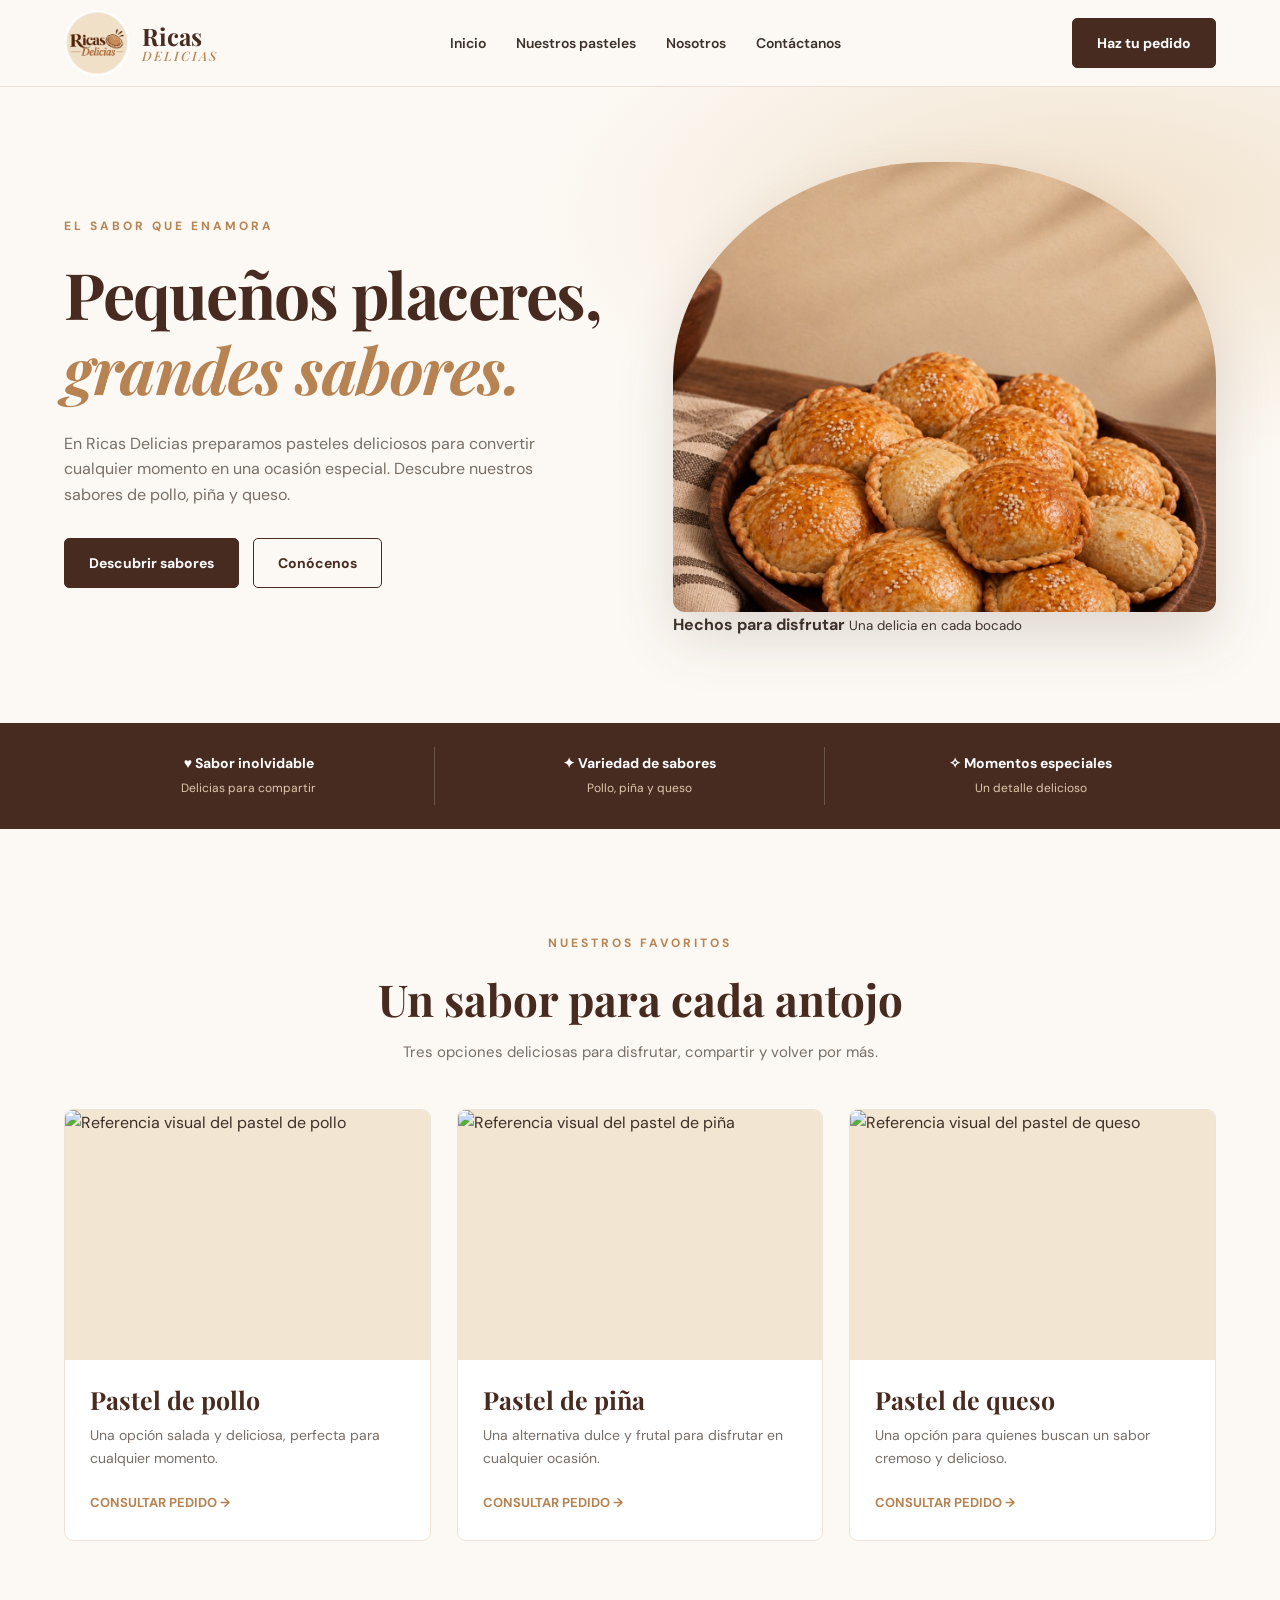
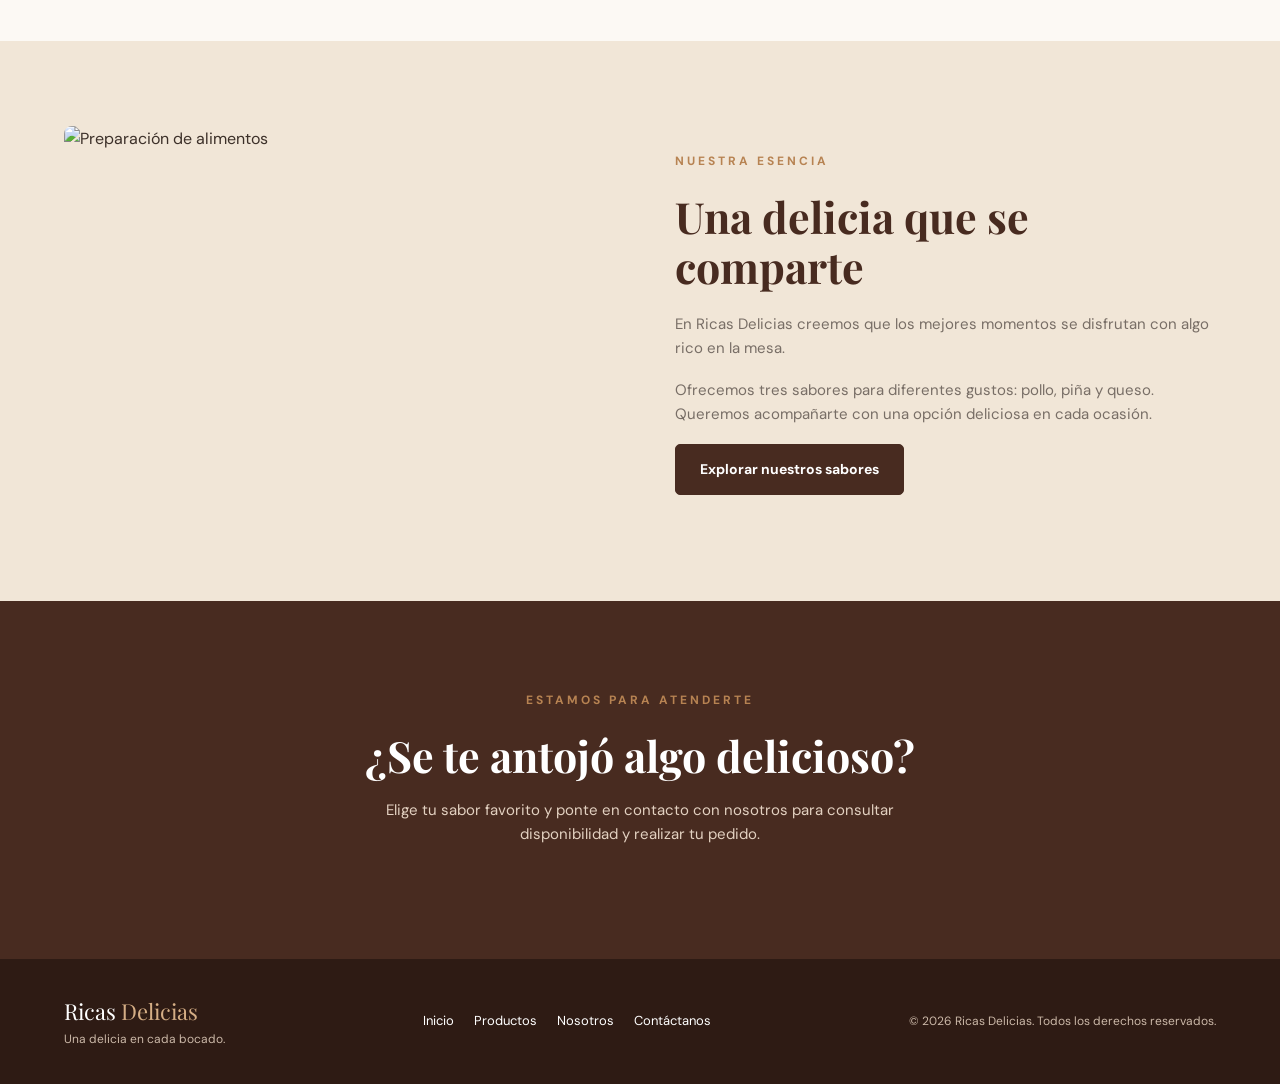
==== index.html @ a6c0a8b1 "Primera version de Ricas Delicias" ====
<!DOCTYPE html>
<html lang="es">
<head>
    <meta charset="UTF-8">
    <meta name="viewport" content="width=device-width, initial-scale=1.0">

    <title>Ricas Delicias | Pasteles artesanales</title>

    <meta name="description" content="Descubre los pasteles de pollo, piña y queso de Ricas Delicias.">

    <link rel="preconnect" href="https://fonts.googleapis.com">
    <link rel="preconnect" href="https://fonts.gstatic.com" crossorigin>

    <link href="https://fonts.googleapis.com/css2?family=DM+Sans:wght@400;500;600;700&family=Playfair+Display:wght@500;600;700&display=swap" rel="stylesheet">

    <link rel="stylesheet" href="index.css">
</head>

<body>

    <header>
        <div class="contenedor navegacion">

            <a href="#inicio" class="marca">
                <img src="img/pasteles.png" alt="Logo de Ricas Delicias">

                <div class="marca-texto">
                    Ricas
                    <span>DELICIAS</span>
                </div>
            </a>

            <nav aria-label="Navegación principal">
                <ul class="menu">
                    <li><a href="#inicio">Inicio</a></li>
                    <li><a href="#productos">Nuestros pasteles</a></li>
                    <li><a href="#nosotros">Nosotros</a></li>
                   <a href="contacto.html" class="boton-contacto">Contáctanos</a>
                </ul>
            </nav>

            <a href="contacto.html" class="boton">Haz tu pedido</a>

        </div>
    </header>

    <main>

        <section class="hero" id="inicio">
            <div class="contenedor hero-contenido">

                <div class="hero-texto">
                    <span class="etiqueta">El sabor que enamora</span>

                    <h1>
                        Pequeños placeres,
                        <span>grandes sabores.</span>
                    </h1>

                    <p class="hero-descripcion">
                        En Ricas Delicias preparamos pasteles deliciosos
                        para convertir cualquier momento en una ocasión
                        especial. Descubre nuestros sabores de pollo,
                        piña y queso.
                    </p>

                    <div class="hero-botones">
                        <a href="#productos" class="boton">
                            Descubrir sabores
                        </a>

                        <a href="#nosotros" class="boton boton-secundario">
                            Conócenos
                        </a>
                    </div>
                </div>

                <div class="hero-imagen">
                    <img
                        src="img//foto1.jpeg"
                        alt="Productos horneados"
                    >

                    <div class="titulo-imagen">
                        <strong>Hechos para disfrutar</strong>
                        <small>Una delicia en cada bocado</small>
                    </div>
                </div>

            </div>
        </section>

        <section class="beneficios">
            <div class="contenedor beneficios-contenido">

                <div class="beneficio">
                    <strong>♥ Sabor inolvidable</strong>
                    <span>Delicias para compartir</span>
                </div>

                <div class="beneficio">
                    <strong>✦ Variedad de sabores</strong>
                    <span>Pollo, piña y queso</span>
                </div>

                <div class="beneficio">
                    <strong>✧ Momentos especiales</strong>
                    <span>Un detalle delicioso</span>
                </div>

            </div>
        </section>

        <section class="productos" id="productos">
            <div class="contenedor">

                <div class="seccion-cabecera">
                    <span class="etiqueta">Nuestros favoritos</span>

                    <h2>Un sabor para cada antojo</h2>

                    <p>
                        Tres opciones deliciosas para disfrutar,
                        compartir y volver por más.
                    </p>
                </div>

                <div class="productos-grid">

                    <article class="producto">
                        <div class="producto-imagen">
                            <img
                                src="https://images.unsplash.com/photo-1555507036-ab1f4038808a?auto=format&fit=crop&w=800&q=85"
                                alt="Referencia visual del pastel de pollo"
                                loading="lazy"
                            >
                        </div>

                        <div class="producto-info">
                            <h3>Pastel de pollo</h3>

                            <p>
                                Una opción salada y deliciosa,
                                perfecta para cualquier momento.
                            </p>

                            <a href="#contacto" class="producto-enlace">
                                CONSULTAR PEDIDO →
                            </a>
                        </div>
                    </article>

                    <article class="producto">
                        <div class="producto-imagen">
                            <img
                                src="https://images.unsplash.com/photo-1488477181946-6428a0291777?auto=format&fit=crop&w=800&q=85"
                                alt="Referencia visual del pastel de piña"
                                loading="lazy"
                            >
                        </div>

                        <div class="producto-info">
                            <h3>Pastel de piña</h3>

                            <p>
                                Una alternativa dulce y frutal
                                para disfrutar en cualquier ocasión.
                            </p>

                            <a href="#contacto" class="producto-enlace">
                                CONSULTAR PEDIDO →
                            </a>
                        </div>
                    </article>

                    <article class="producto">
                        <div class="producto-imagen">
                            <img
                                src="https://images.unsplash.com/photo-1533134242443-d4fd215305ad?auto=format&fit=crop&w=800&q=85"
                                alt="Referencia visual del pastel de queso"
                                loading="lazy"
                            >
                        </div>

                        <div class="producto-info">
                            <h3>Pastel de queso</h3>

                            <p>
                                Una opción para quienes buscan
                                un sabor cremoso y delicioso.
                            </p>

                            <a href="#contacto" class="producto-enlace">
                                CONSULTAR PEDIDO →
                            </a>
                        </div>
                    </article>

                </div>
            </div>
        </section>

        <section class="nosotros" id="nosotros">
            <div class="contenedor nosotros-contenido">

                <div class="nosotros-imagen">
                    <img
                        src="https://images.unsplash.com/photo-1556909114-f6e7ad7d3136?auto=format&fit=crop&w=1000&q=85"
                        alt="Preparación de alimentos"
                        loading="lazy"
                    >
                </div>

                <div class="nosotros-texto">
                    <span class="etiqueta">Nuestra esencia</span>

                    <h2>Una delicia que se comparte</h2>

                    <p>
                        En Ricas Delicias creemos que los mejores
                        momentos se disfrutan con algo rico en la mesa.
                    </p>

                    <p>
                        Ofrecemos tres sabores para diferentes gustos:
                        pollo, piña y queso. Queremos acompañarte con
                        una opción deliciosa en cada ocasión.
                    </p>

                    <a href="#productos" class="boton">
                        Explorar nuestros sabores
                    </a>
                </div>

            </div>
        </section>

        <section class="pedido" id="contacto">
            <div class="contenedor">

                <span class="etiqueta">Estamos para atenderte</span>

                <h2>¿Se te antojó algo delicioso?</h2>

                <p>
                    Elige tu sabor favorito y ponte en contacto con
                    nosotros para consultar disponibilidad y realizar
                    tu pedido.
                </p>

               

            </div>
        </section>

    </main>

    <footer>
        <div class="contenedor footer-contenido">

            <div>
                <div class="footer-marca">
                    Ricas <span>Delicias</span>
                </div>

                <p class="footer-texto">
                    Una delicia en cada bocado.
                </p>
            </div>

            <div class="footer-links">
                <a href="#inicio">Inicio</a>
                <a href="#productos">Productos</a>
                <a href="#nosotros">Nosotros</a>
        <a href="contacto.html" class="boton-contacto">Contáctanos</a>
            </div>

            <p class="footer-texto">
                © <span id="anio"></span> Ricas Delicias.
                Todos los derechos reservados.
            </p>

        </div>
    </footer>

    <script>
        document.getElementById("anio").textContent =
            new Date().getFullYear();
    </script>


<script>
    alert("¡Bienvenido a Ricas Delicias! 🍰 Donde el sabor y la dulzura se unen para ofrecerte momentos únicos. Disfruta de nuestros deliciosos pasteles , preparados con mucho amor. ¡Endulzamos y salamos tus días con cada bocado!");
</script>



</body>
</html>
---- index.css ----
:root {
    --marron: #482b20;
    --marron-claro: #79513a;
    --caramelo: #b78352;
    --crema: #f2e5d2;
    --fondo: #fcf9f4;
    --blanco: #ffffff;
    --texto: #3c3029;
    --gris: #786e66;
}

* {
    margin: 0;
    padding: 0;
    box-sizing: border-box;
}

html {
    scroll-behavior: smooth;
    scroll-padding-top: 100px;
}

body {
    font-family: 'DM Sans', sans-serif;
    background: var(--fondo);
    color: var(--texto);
    line-height: 1.6;
}

a {
    color: inherit;
    text-decoration: none;
}

img {
    display: block;
    max-width: 100%;
}

.contenedor {
    width: min(1160px, 90%);
    margin: auto;
}

/* ENCABEZADO */

header {
    background: rgba(252, 249, 244, 0.96);
    border-bottom: 1px solid #eadfd2;
    position: sticky;
    top: 0;
    z-index: 1000;
    backdrop-filter: blur(12px);
}

.navegacion {
    min-height: 86px;
    display: flex;
    align-items: center;
    justify-content: space-between;
    gap: 25px;
}

.marca {
    display: flex;
    align-items: center;
    gap: 12px;
}

/* LOGO: AJUSTE REALIZADO */

.marca img {
    width: 66px;
    height: 66px;
    object-fit: contain;
    object-position: center;
    border-radius: 50%;
    flex-shrink: 0;
    background: transparent;
}

.marca-texto {
    font-family: 'Playfair Display', serif;
    font-size: 24px;
    font-weight: 700;
    color: var(--marron);
    line-height: 1.1;
}

.marca-texto span {
    display: block;
    font-size: 13px;
    color: var(--caramelo);
    font-style: italic;
    font-weight: 500;
    text-align: center;
    letter-spacing: 2px;
}

.menu {
    display: flex;
    align-items: center;
    gap: 30px;
    list-style: none;
}

.menu a {
    font-size: 14px;
    font-weight: 600;
    transition: color .25s;
}

.menu a:hover {
    color: var(--caramelo);
}

/* BOTONES */

.boton {
    display: inline-flex;
    align-items: center;
    justify-content: center;
    padding: 13px 24px;
    border-radius: 5px;
    background: var(--marron);
    color: var(--blanco);
    font-size: 14px;
    font-weight: 700;
    border: 1px solid var(--marron);
    transition: .3s;
    cursor: pointer;
}

.boton:hover {
    background: var(--caramelo);
    border-color: var(--caramelo);
    transform: translateY(-2px);
}

.boton-secundario {
    background: transparent;
    color: var(--marron);
}

/* PORTADA */

.hero {
    padding: 75px 0 85px;
    overflow: hidden;
    background:
        radial-gradient(ellipse at 85% 20%, #f1e1cb 0, transparent 36%),
        var(--fondo);
}

.hero-contenido {
    display: grid;
    grid-template-columns: 1fr 1fr;
    align-items: center;
    gap: 65px;
}

.etiqueta {
    display: inline-block;
    color: var(--caramelo);
    font-size: 12px;
    font-weight: 700;
    letter-spacing: 3px;
    text-transform: uppercase;
    margin-bottom: 20px;
}

h1, h2, h3 {
    font-family: 'Playfair Display', serif;
    line-height: 1.18;
}

h1 {
    color: var(--marron);
    font-size: clamp(42px, 5vw, 68px);
    letter-spacing: -1.5px;
    margin-bottom: 24px;
}

h1 span {
    color: var(--caramelo);
    font-style: italic;
}

.hero-descripcion {
    color: var(--gris);
    font-size: 16px;
    max-width: 480px;
    margin-bottom: 30px;
}

.hero-botones {
    display: flex;
    flex-wrap: wrap;
    gap: 14px;
}

.hero-imagen {
    position: relative;
    min-height: 450px;
}

.hero-imagen img {
    width: 100%;
    height: 450px;
    object-fit: cover;
    border-radius: 48% 48% 12px 12px;
    box-shadow: 0 24px 60px rgba(72, 43, 32, .16);
}

.sello {
    position: absolute;
    left: -35px;
    bottom: 30px;
    background: var(--blanco);
    color: var(--marron);
    padding: 20px 24px;
    border-radius: 8px;
    box-shadow: 0 10px 35px rgba(72, 43, 32, .12);
}

.sello strong {
    display: block;
    font-family: 'Playfair Display', serif;
    font-size: 21px;
}

.sello small {
    color: var(--gris);
    font-size: 12px;
}

/* FRANJA INFORMATIVA */

.beneficios {
    background: var(--marron);
    color: var(--blanco);
    padding: 24px 0;
}

.beneficios-contenido {
    display: grid;
    grid-template-columns: repeat(3, 1fr);
    text-align: center;
    gap: 20px;
}

.beneficio {
    padding: 5px 12px;
    border-right: 1px solid rgba(255, 255, 255, .2);
}

.beneficio:last-child {
    border-right: none;
}

.beneficio strong {
    display: block;
    font-size: 14px;
}

.beneficio span {
    color: #dfc8b0;
    font-size: 12px;
}

/* PRODUCTOS */

.productos {
    padding: 100px 0;
}

.seccion-cabecera {
    text-align: center;
    max-width: 650px;
    margin: 0 auto 45px;
}

.seccion-cabecera h2 {
    font-size: clamp(32px, 4vw, 44px);
    color: var(--marron);
    margin-bottom: 15px;
}

.seccion-cabecera p {
    color: var(--gris);
    font-size: 15px;
}

.productos-grid {
    display: grid;
    grid-template-columns: repeat(3, 1fr);
    gap: 26px;
}

.producto {
    background: var(--blanco);
    border: 1px solid #eee3d7;
    border-radius: 9px;
    overflow: hidden;
    transition: transform .3s, box-shadow .3s;
}

.producto:hover {
    transform: translateY(-7px);
    box-shadow: 0 18px 40px rgba(72, 43, 32, .10);
}

.producto-imagen {
    height: 250px;
    overflow: hidden;
    background: var(--crema);
}

.producto-imagen img {
    width: 100%;
    height: 100%;
    object-fit: cover;
    transition: transform .5s;
}

.producto:hover .producto-imagen img {
    transform: scale(1.05);
}

.producto-info {
    padding: 25px;
}

.producto-info h3 {
    font-size: 25px;
    color: var(--marron);
    margin-bottom: 10px;
}

.producto-info p {
    color: var(--gris);
    font-size: 14px;
    margin-bottom: 20px;
}

.producto-enlace {
    color: var(--caramelo);
    font-weight: 700;
    font-size: 13px;
}

.producto-enlace:hover {
    color: var(--marron);
}

/* NOSOTROS */

.nosotros {
    padding: 85px 0;
    background: #f1e6d7;
}

.nosotros-contenido {
    display: grid;
    grid-template-columns: 1fr 1fr;
    align-items: center;
    gap: 70px;
}

.nosotros-imagen img {
    width: 100%;
    height: 390px;
    object-fit: cover;
    border-radius: 8px;
}

.nosotros-texto h2 {
    color: var(--marron);
    font-size: clamp(32px, 4vw, 43px);
    margin-bottom: 20px;
}

.nosotros-texto p {
    color: var(--gris);
    margin-bottom: 18px;
    font-size: 15px;
}

/* CONTACTO */

.pedido {
    padding: 85px 0;
    text-align: center;
    background: var(--marron);
    color: white;
}

.pedido h2 {
    font-size: clamp(32px, 4vw, 43px);
    margin-bottom: 18px;
}

.pedido p {
    color: #e3d1c1;
    margin: 0 auto 28px;
    max-width: 550px;
    font-size: 15px;
}

.pedido .boton {
    background: var(--crema);
    color: var(--marron);
    border-color: var(--crema);
}

.pedido .boton:hover {
    background: var(--caramelo);
    color: white;
    border-color: var(--caramelo);
}

/* PIE DE PÁGINA */

footer {
    background: #2e1b14;
    color: white;
    padding: 35px 0;
}

.footer-contenido {
    display: flex;
    justify-content: space-between;
    align-items: center;
    flex-wrap: wrap;
    gap: 20px;
}

.footer-marca {
    font-family: 'Playfair Display', serif;
    font-size: 22px;
}

.footer-marca span {
    color: #d5ae85;
}

.footer-texto {
    font-size: 12px;
    color: #cbb8a8;
}

.footer-links {
    display: flex;
    gap: 20px;
    font-size: 13px;
}

.footer-links a:hover {
    color: #d5ae85;
}

/* DISEÑO RESPONSIVO */

@media (max-width: 900px) {
    .navegacion {
        padding: 12px 0;
        flex-wrap: wrap;
    }

    .menu {
        gap: 17px;
    }

    .hero-contenido {
        gap: 35px;
    }

    .hero-imagen,
    .hero-imagen img {
        min-height: 370px;
        height: 370px;
    }

    .productos-grid {
        gap: 16px;
    }

    .producto-imagen {
        height: 200px;
    }

    .nosotros-contenido {
        gap: 35px;
    }
}

@media (max-width: 650px) {
    .navegacion {
        justify-content: center;
    }

    .marca {
        width: 100%;
        justify-content: center;
    }

    .menu {
        width: 100%;
        justify-content: center;
        flex-wrap: wrap;
        gap: 15px 20px;
    }

    .menu a {
        font-size: 12px;
    }

    .navegacion > .boton {
        display: none;
    }

    .hero {
        padding: 50px 0 65px;
    }

    .hero-contenido {
        grid-template-columns: 1fr;
        gap: 35px;
    }

    h1 {
        font-size: 45px;
    }

    .hero-imagen,
    .hero-imagen img {
        min-height: 330px;
        height: 330px;
    }

    .sello {
        left: 12px;
        bottom: 15px;
    }

    .beneficios-contenido {
        grid-template-columns: 1fr;
        gap: 15px;
    }

    .beneficio {
        border-right: none;
        border-bottom: 1px solid rgba(255, 255, 255, .2);
        padding-bottom: 15px;
    }

    .beneficio:last-child {
        border-bottom: none;
        padding-bottom: 0;
    }

    .productos {
        padding: 70px 0;
    }

    .productos-grid {
        grid-template-columns: 1fr;
        gap: 25px;
    }

    .producto-imagen {
        height: 250px;
    }

    .nosotros-contenido {
        grid-template-columns: 1fr;
        gap: 30px;
    }

    .nosotros-imagen img {
        height: 300px;
    }

    .pedido {
        padding: 65px 0;
    }

    .footer-contenido {
        flex-direction: column;
        text-align: center;
    }

    .footer-links {
        justify-content: center;
        flex-wrap: wrap;
    }
}
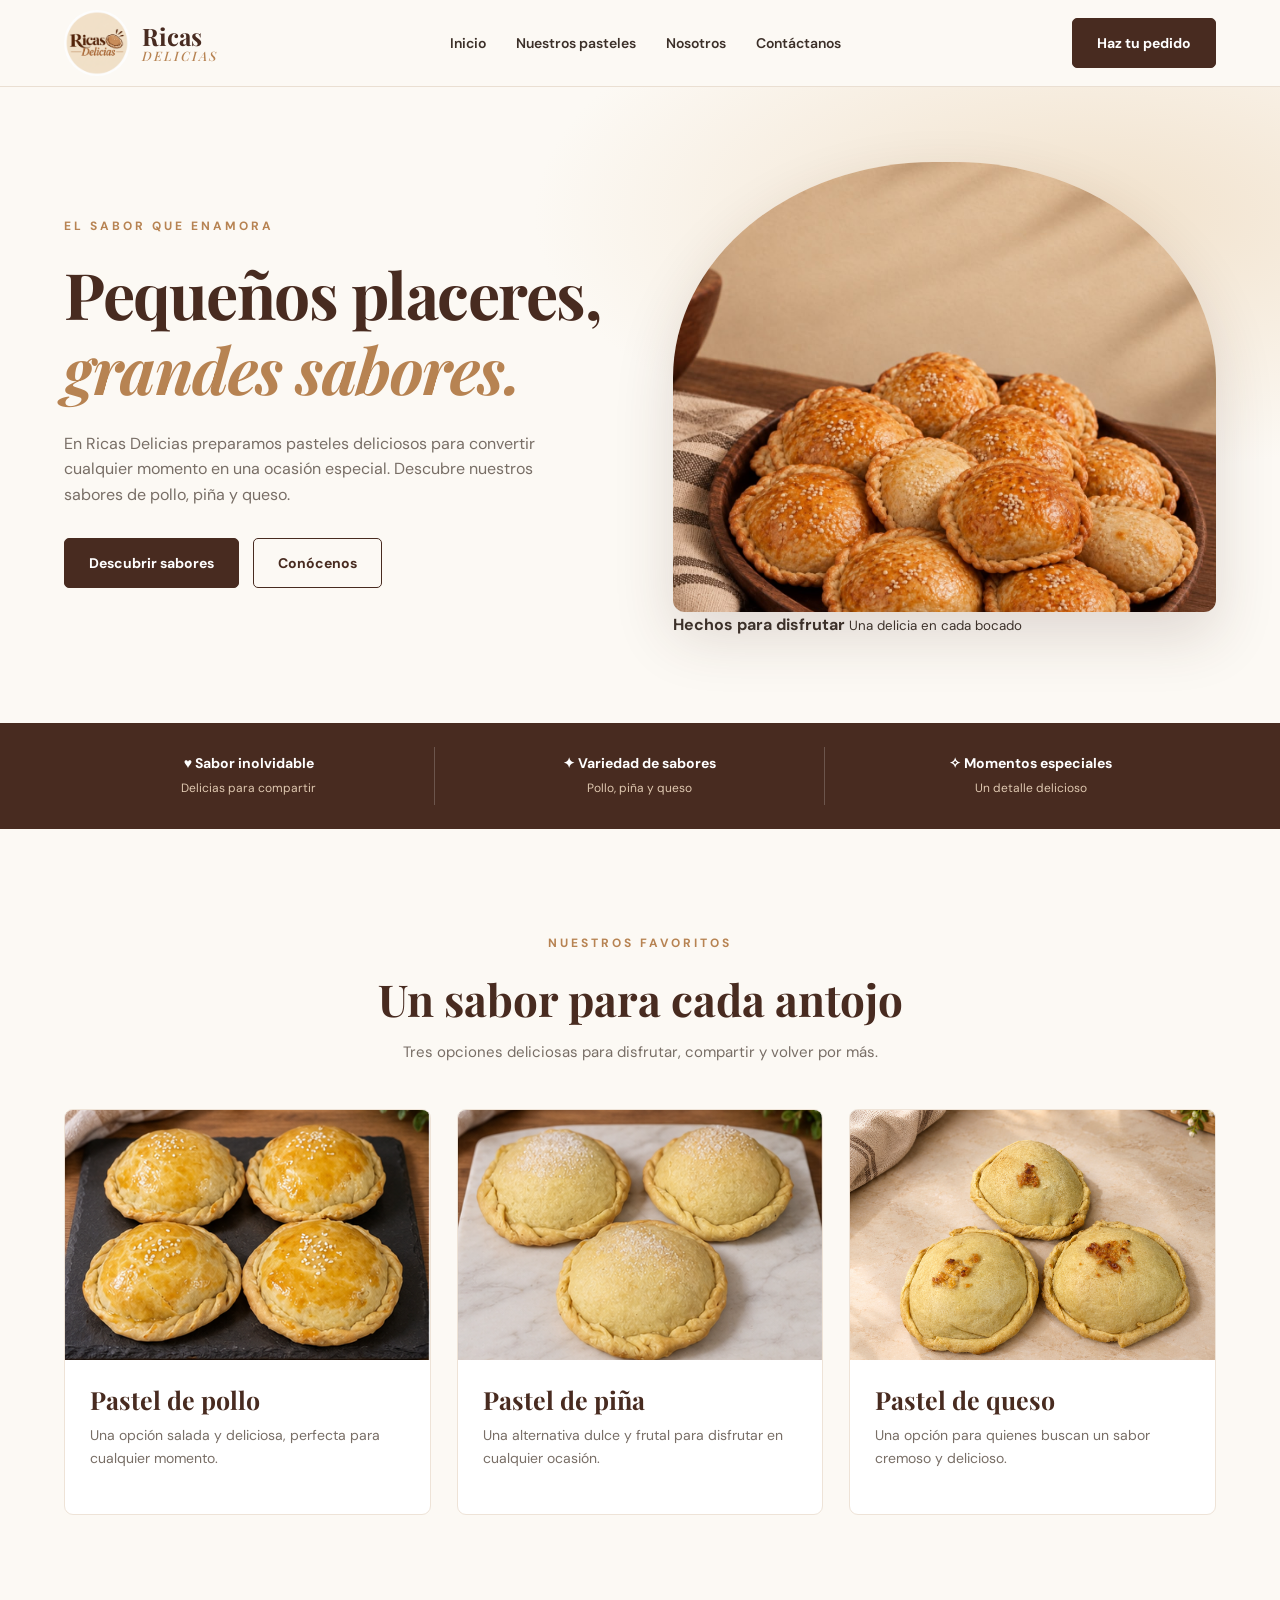
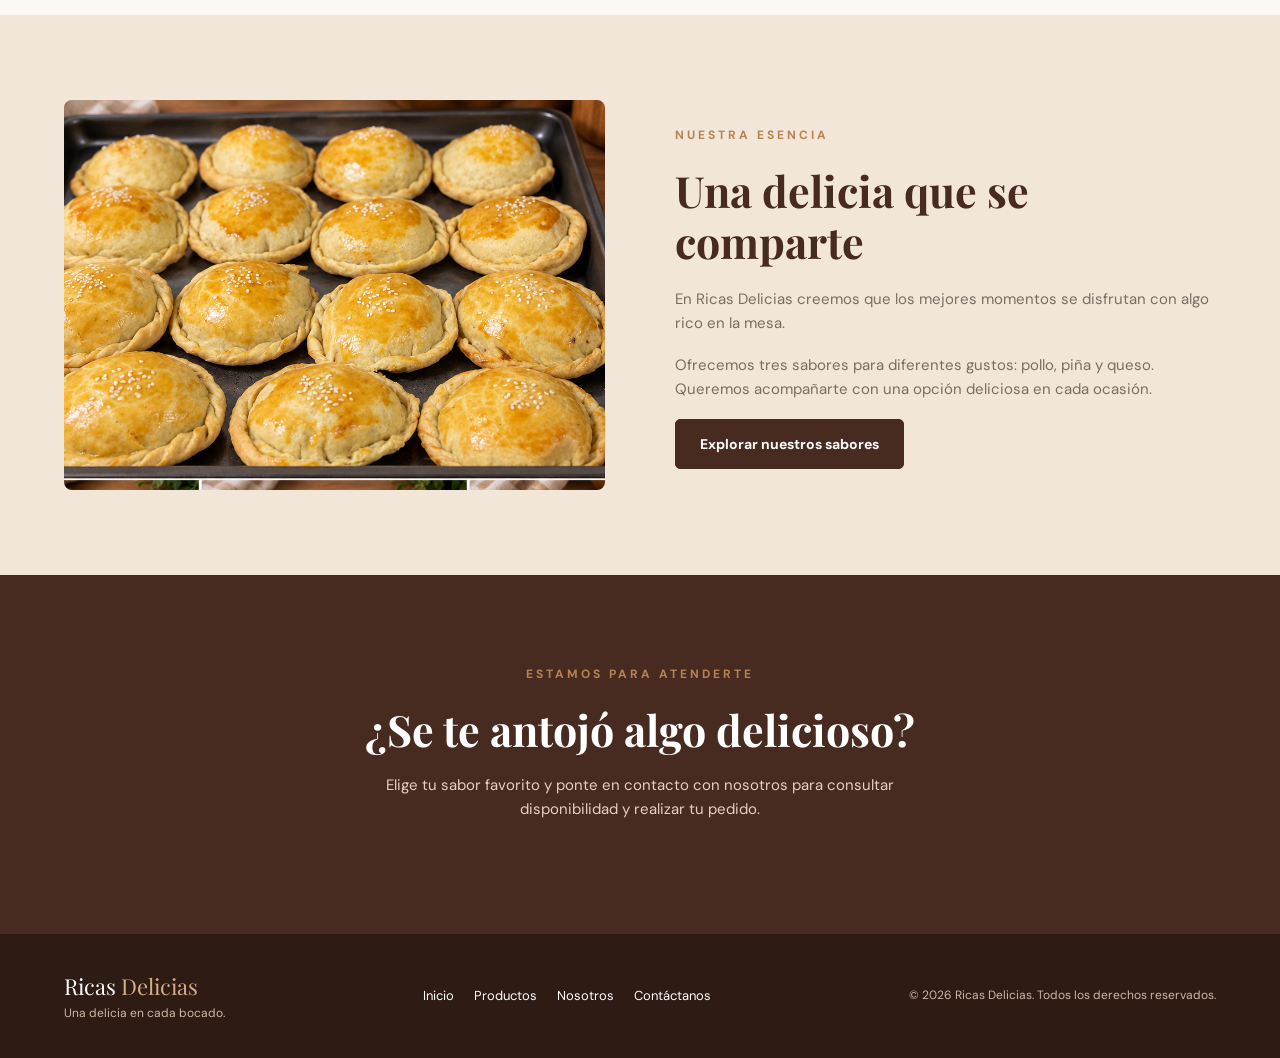
==== commit 2e0ac0a2: "Actualizar codigo e imagenes" ====
--- a/index.html
+++ b/index.html
@@ -16,6 +16,14 @@
 
     <link rel="stylesheet" href="index.css">
 </head>
+
+<script>
+    if (!sessionStorage.getItem("bienvenidaMostrada")) {
+        alert("¡Bienvenido a Ricas Delicias! 🍰 Donde el sabor y la dulzura se unen para ofrecerte momentos únicos. Disfruta de nuestros deliciosos pasteles, preparados con mucho amor. ¡Endulzamos y salamos tus días con cada bocado!");
+
+        sessionStorage.setItem("bienvenidaMostrada", "true");
+    }
+</script>
 
 <body>
 
@@ -131,7 +139,7 @@
                     <article class="producto">
                         <div class="producto-imagen">
                             <img
-                                src="https://images.unsplash.com/photo-1555507036-ab1f4038808a?auto=format&fit=crop&w=800&q=85"
+                                src="img/02_pasteles_tabla_negra.png"
                                 alt="Referencia visual del pastel de pollo"
                                 loading="lazy"
                             >
@@ -145,16 +153,14 @@
                                 perfecta para cualquier momento.
                             </p>
 
-                            <a href="#contacto" class="producto-enlace">
-                                CONSULTAR PEDIDO →
-                            </a>
+                            
                         </div>
                     </article>
 
                     <article class="producto">
                         <div class="producto-imagen">
                             <img
-                                src="https://images.unsplash.com/photo-1488477181946-6428a0291777?auto=format&fit=crop&w=800&q=85"
+                                src="img/03_pasteles_azucarados.png"
                                 alt="Referencia visual del pastel de piña"
                                 loading="lazy"
                             >
@@ -168,16 +174,13 @@
                                 para disfrutar en cualquier ocasión.
                             </p>
 
-                            <a href="#contacto" class="producto-enlace">
-                                CONSULTAR PEDIDO →
-                            </a>
                         </div>
                     </article>
 
                     <article class="producto">
                         <div class="producto-imagen">
                             <img
-                                src="https://images.unsplash.com/photo-1533134242443-d4fd215305ad?auto=format&fit=crop&w=800&q=85"
+                                src="img/pastel 6.png"
                                 alt="Referencia visual del pastel de queso"
                                 loading="lazy"
                             >
@@ -191,9 +194,8 @@
                                 un sabor cremoso y delicioso.
                             </p>
 
-                            <a href="#contacto" class="producto-enlace">
-                                CONSULTAR PEDIDO →
-                            </a>
+                             
+                            
                         </div>
                     </article>
 
@@ -206,7 +208,7 @@
 
                 <div class="nosotros-imagen">
                     <img
-                        src="https://images.unsplash.com/photo-1556909114-f6e7ad7d3136?auto=format&fit=crop&w=1000&q=85"
+                        src="img/01_pasteles_bandeja.png"
                         alt="Preparación de alimentos"
                         loading="lazy"
                     >
@@ -290,10 +292,6 @@
     </script>
 
 
-<script>
-    alert("¡Bienvenido a Ricas Delicias! 🍰 Donde el sabor y la dulzura se unen para ofrecerte momentos únicos. Disfruta de nuestros deliciosos pasteles , preparados con mucho amor. ¡Endulzamos y salamos tus días con cada bocado!");
-</script>
-
 
 
 </body>
